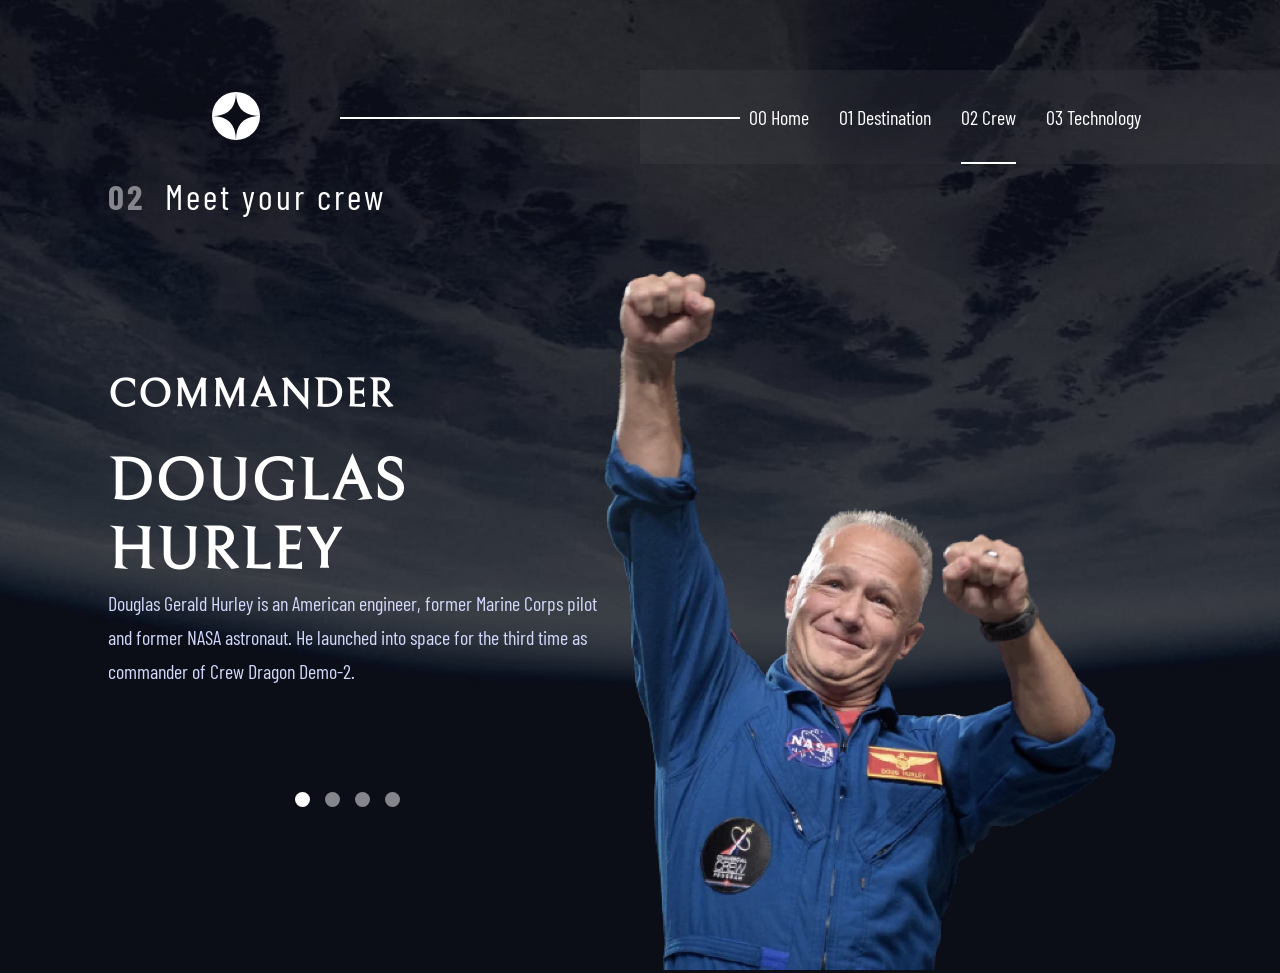
==== crew.html @ db2a55f7 "Add files via upload" ====
<!DOCTYPE html>
<html lang="en">
<head>
  <meta charset="UTF-8">
  <meta name="viewport" content="width=device-width, initial-scale=1.0">
  <link rel="icon" type="image/png" sizes="32x32" href="favicon-32x32.png">
  <!--import css file-->
  <!-- <link rel="stylesheet" href="css/style.css"> -->
  <link rel="stylesheet" href="css/style.css">
  <!--google fonts-->
  <link rel="preconnect" href="https://fonts.googleapis.com">
<link rel="preconnect" href="https://fonts.gstatic.com" crossorigin>
<link href="https://fonts.googleapis.com/css2?family=Barlow+Condensed:wght@400;500;700&family=Bellefair&family=Dancing+Script:wght@400;700&display=swap" rel="stylesheet">
  <title>Frontend Mentor | Space tourism website</title>
</head>
<body>
  <!--start header-->
<header>
<div class="logo">
  <img src="assets/shared/logo.svg" alt="">
</div>
<nav>
  <ul>
    <li >
      <a  href="index.html">00 Home</a>
    </li>
    <li >
      <a href="destination.html">01 Destination</a>
    </li>
    <li class="active">
      <a href="crew.html">02 Crew</a>
    </li>
    <li>
      <a href="technology.html">03 Technology</a>
    </li>
    <button class="close">
      <img src="assets/shared/icon-close.svg" alt="">
    </button>
  </ul>
</nav>
<button class="menu">
  <img src="assets/shared/icon-hamburger.svg" alt="">
</button>
</header>
<!-- End header-->
<!--start landing page-->
<section class="crew">
  <div class="container">
    <div class="left-side">
      <div class="count-box">
        <p class="count"><span>02</span> Meet your crew</p>
      </div>
      <div class="block-content">
        <div class="crew-info">
          <h3>Commander</h3>
          <h2>Douglas Hurley</h2>
          <div class="bio">
            <p>Douglas Gerald Hurley is an American engineer, former Marine Corps pilot 
              and former NASA astronaut. He launched into space for the third time as 
              commander of Crew Dragon Demo-2.</p>
        </div>
        </div>
      </div>
        <ul>
          <li data-id="0" class="active-point"></li>
          <li data-id="1"></li>
          <li data-id="2"></li>
          <li data-id="3"></li>
        </ul>
    </div>
    <div class="right-side">
      <img src="assets/crew/image-douglas-hurley.webp" alt="">
    </div>
</section>
<!--end landing page-->
<script src="js/data.json"></script>
<script src="js/script.js"></script>
</body>
</html>
---- css/style.css ----
*{-webkit-box-sizing:border-box;box-sizing:border-box;margin:0;padding:0}body{font-family:"Barlow Condensed",sans-serif;margin:0;padding:0;overflow-x:hidden;background-color:rgb(16,14,32)}.container{margin:auto}@media (min-width:768px) and (max-width:991px){.container{width:720px}}@media (min-width:992px) and (max-width:1199px){.container{width:960px}}@media (min-width:1200px) and (max-width:1599px){.container{width:1140px}}@media (min-width:1600px){.container{width:1400px}}section{min-height:100vh;width:100vw;background-size:cover;background-position:center}header .menu,header nav ul .close{background:none;border:none}a{text-decoration:none}section{position:absolute;left:0;-webkit-animation:sectionAnimation 0.3s linear forwards;animation:sectionAnimation 0.3s linear forwards}@-webkit-keyframes sectionAnimation{0%{top:30px}to{top:0}}@keyframes sectionAnimation{0%{top:30px}to{top:0}}ul{list-style:none}header{position:absolute;display:-webkit-box;display:-ms-flexbox;display:flex;-webkit-box-align:center;-ms-flex-align:center;align-items:center;-webkit-box-pack:justify;-ms-flex-pack:justify;justify-content:space-between;width:100%;margin-top:70px;z-index:100}@media (max-width:767px){header{margin:0}}header .logo{margin-left:15vw;padding:20px}header nav{background:rgba(255,255,255,0.04);-webkit-backdrop-filter:blur(81.5485px);backdrop-filter:blur(81.5485px);width:50%;padding:35px;-webkit-transition:all 0.3s;transition:all 0.3s}@media (max-width:767px){header nav{position:absolute;top:-250px;width:100%}}header nav:after{content:"";position:absolute;left:-300px;width:400px;top:50%;height:2px;background-color:white}@media (max-width:767px){header nav:after{display:none}}@media (min-width:768px) and (max-width:991px){header nav:after{display:none}}header nav ul{display:-webkit-box;display:-ms-flexbox;display:flex;list-style:none;-webkit-box-align:center;-ms-flex-align:center;align-items:center;-webkit-box-pack:center;-ms-flex-pack:center;justify-content:center;position:relative}@media (max-width:767px){header nav ul{-webkit-box-orient:vertical;-webkit-box-direction:normal;-ms-flex-direction:column;flex-direction:column}}header nav ul li{margin-right:30px;-webkit-transition:all 0.3s;transition:all 0.3s;position:relative;font-size:20px}@media (max-width:767px){header nav ul li{margin-bottom:20px}}header nav ul li:after{content:"";position:absolute;height:2px;width:0;bottom:-35px;left:0;background-color:white;-webkit-transition:all 0.3s;transition:all 0.3s}@media (max-width:767px){header nav ul li:after{bottom:-10px}}header nav ul li:hover:after{width:100%}header nav ul li a{color:white}header nav ul li.active:after{content:"";position:absolute;height:2px;width:100%;bottom:-35px;left:0;background-color:white;-webkit-transition:all 0.3s;transition:all 0.3s}@media (max-width:767px){header nav ul li.active:after{bottom:-10px}}header nav ul .close{position:absolute;top:20px;right:50px;display:none}@media (max-width:767px){header nav ul .close{display:block}}header .menu{padding:20px;display:none;cursor:pointer}@media (max-width:767px){header .menu{display:block}}.home{background-image:url(../assets/home/background-home-desktop.jpg)}@media (min-width:768px) and (max-width:991px){.home{background-image:url(../assets/home/background-home-tablet.jpg)}}@media (max-width:767px){.home{background-image:url(../assets/home/background-home-mobile.jpg)}}.home .container{color:white;margin-top:40vh;display:-webkit-box;display:-ms-flexbox;display:flex;-webkit-box-align:center;-ms-flex-align:center;align-items:center;gap:10%}@media (max-width:767px){.home .container{gap:0;-webkit-box-orient:vertical;-webkit-box-direction:normal;-ms-flex-direction:column;flex-direction:column;text-align:center;margin-top:15vh;padding:100px}}@media (min-width:768px) and (max-width:991px){.home .container{gap:0}}.home .container .text{-ms-flex-preferred-size:50%;flex-basis:50%;margin-bottom:50px}.home .container .text p:first-of-type{font-size:35px;letter-spacing:4px;color:#d2d8f9}@media (max-width:767px){.home .container .text p:first-of-type{font-size:25px}}.home .container .text h1{font-family:"Bellefair",serif;font-size:122px;text-transform:uppercase;margin:0;letter-spacing:10px}@media (max-width:767px){.home .container .text h1{font-size:95px}}.home .container .text p{font-size:23px;letter-spacing:1.5px;line-height:1.8;color:#d2d8f9}.home .container .explore{background:white;color:black;font-size:40px;width:300px;height:300px;border-radius:50%;display:-webkit-box;display:-ms-flexbox;display:flex;-webkit-box-align:center;-ms-flex-align:center;align-items:center;-webkit-box-pack:center;-ms-flex-pack:center;justify-content:center;-webkit-transition:all 0.3s;transition:all 0.3s}.home .container .explore:hover{-webkit-box-shadow:0px 0 10px 20px rgba(231,202,81,0.7019607843),0px 0 20px 20px rgba(231,202,81,0.7019607843),0px 0 30px 20px rgba(231,202,81,0.7019607843),0px 0 40px 20px rgba(231,202,81,0.7019607843),0px 0 50px 20px rgba(231,202,81,0.7019607843);box-shadow:0px 0 10px 20px rgba(231,202,81,0.7019607843),0px 0 20px 20px rgba(231,202,81,0.7019607843),0px 0 30px 20px rgba(231,202,81,0.7019607843),0px 0 40px 20px rgba(231,202,81,0.7019607843),0px 0 50px 20px rgba(231,202,81,0.7019607843)}.destination{background-image:url(../assets/destination/background-destination-desktop.jpg)}@media (min-width:768px) and (max-width:991px){.destination{background-image:url(../assets/destination/background-destination-tablet.jpg)}}@media (max-width:767px){.destination{background-image:url(../assets/destination/background-destination-mobile.jpg)}}.destination .container{color:white;margin-top:30vh;display:-webkit-box;display:-ms-flexbox;display:flex;-webkit-box-align:center;-ms-flex-align:center;align-items:center;gap:10%;-webkit-box-pack:center;-ms-flex-pack:center;justify-content:center}@media (max-width:767px){.destination .container{gap:0;-webkit-box-orient:vertical;-webkit-box-direction:normal;-ms-flex-direction:column;flex-direction:column;text-align:center;margin-top:15vh;padding:100px}}@media (min-width:768px) and (max-width:991px){.destination .container{gap:0;-webkit-box-orient:vertical;-webkit-box-direction:normal;-ms-flex-direction:column;flex-direction:column}}.destination .container .left-side{-ms-flex-preferred-size:50%;flex-basis:50%;text-align:center}.destination .container .left-side p{margin-bottom:40px;font-size:35px;letter-spacing:3px}.destination .container .left-side p span{margin-right:10px;font-weight:700;color:#85868b}.destination .container .left-side .box-img{min-height:450px}@media (max-width:767px){.destination .container .left-side .box-img{min-height:250px}}@media (max-width:767px){.destination .container .left-side .box-img img{max-width:200px}}.destination .container .right-side{-ms-flex-preferred-size:50%;flex-basis:50%;margin-top:30px}.destination .container .right-side ul{padding:20px 20px 20px 0;display:-webkit-box;display:-ms-flexbox;display:flex;-webkit-box-align:center;-ms-flex-align:center;align-items:center;margin-bottom:20px}@media (max-width:767px){.destination .container .right-side ul{-webkit-box-pack:center;-ms-flex-pack:center;justify-content:center}}@media (min-width:768px) and (max-width:991px){.destination .container .right-side ul{-webkit-box-pack:center;-ms-flex-pack:center;justify-content:center}}.destination .container .right-side ul li{margin-right:30px;-webkit-transition:all 0.3s;transition:all 0.3s;position:relative;font-size:25px;cursor:pointer}@media (max-width:767px){.destination .container .right-side ul li{margin-bottom:20px}}.destination .container .right-side ul li:after{content:"";position:absolute;height:2px;width:0;bottom:-15px;left:0;background-color:white;-webkit-transition:all 0.3s;transition:all 0.3s}.destination .container .right-side ul li:hover:after{width:100%}.destination .container .right-side ul li.active-section{position:relative}.destination .container .right-side ul li.active-section:after{content:"";position:absolute;height:2px;width:100%;bottom:-15px;left:0;background-color:white;-webkit-transition:all 0.3s;transition:all 0.3s}.destination .container .right-side .section-body h2{font-size:80px;text-transform:uppercase;letter-spacing:15px;margin-bottom:5px;font-family:"Bellefair",serif}@media (max-width:767px){.destination .container .right-side .section-body h2{text-align:center;font-size:70px}}@media (min-width:768px) and (max-width:991px){.destination .container .right-side .section-body h2{text-align:center}}.destination .container .right-side .section-body .box-des{min-height:120px}.destination .container .right-side .section-body p{font-size:20px;color:#d2d8f9;line-height:1.7}.destination .container .right-side .section-body .info{display:-webkit-box;display:-ms-flexbox;display:flex;-webkit-box-align:center;-ms-flex-align:center;align-items:center;margin-top:40px;color:white;border-top:1px solid white;padding:20px 0}@media (max-width:767px){.destination .container .right-side .section-body .info{-webkit-box-pack:center;-ms-flex-pack:center;justify-content:center;-webkit-box-orient:vertical;-webkit-box-direction:normal;-ms-flex-direction:column;flex-direction:column}}@media (min-width:768px) and (max-width:991px){.destination .container .right-side .section-body .info{-webkit-box-pack:center;-ms-flex-pack:center;justify-content:center}}.destination .container .right-side .section-body .info .distance,.destination .container .right-side .section-body .info .time{margin-right:65px}@media (max-width:767px){.destination .container .right-side .section-body .info .distance,.destination .container .right-side .section-body .info .time{margin:0}}@media (min-width:768px) and (max-width:991px){.destination .container .right-side .section-body .info .distance,.destination .container .right-side .section-body .info .time{margin-right:50px}}.destination .container .right-side .section-body .info .distance p:nth-of-type(2),.destination .container .right-side .section-body .info .time p:nth-of-type(2){color:white;font-family:"Bellefair",serif;font-size:40px}.crew{background-image:url(../assets/crew/background-crew-desktop.jpg)}@media (min-width:768px) and (max-width:991px){.crew{background-image:url(../assets/crew/background-crew-tablet.jpg)}}@media (max-width:767px){.crew{background-image:url(../assets/crew/background-crew-mobile.jpg)}}.crew .container{color:white;margin-top:30vh;display:-webkit-box;display:-ms-flexbox;display:flex;-webkit-box-align:center;-ms-flex-align:center;align-items:center;-webkit-box-pack:center;-ms-flex-pack:center;justify-content:center;position:relative}@media (max-width:767px){.crew .container{gap:0;-webkit-box-orient:vertical;-webkit-box-direction:normal;-ms-flex-direction:column;flex-direction:column;text-align:center;margin-top:15vh;padding:100px}}@media (min-width:768px) and (max-width:991px){.crew .container{gap:0;-webkit-box-orient:vertical;-webkit-box-direction:normal;-ms-flex-direction:column;flex-direction:column}}@media (min-width:1600px){.crew .container{gap:20%}}.crew .container .left-side{-ms-flex-preferred-size:40%;flex-basis:40%;min-height:500px}.crew .container .left-side p.count{font-size:35px;letter-spacing:3px;position:absolute;top:-95px}@media (max-width:767px){.crew .container .left-side p.count{top:-15px}}@media (min-width:768px) and (max-width:991px){.crew .container .left-side p.count{top:-50px}}.crew .container .left-side p.count span{margin-right:10px;font-weight:700;color:#85868b}.crew .container .left-side .crew-info{min-width:495px;min-height:400px}@media (max-width:767px){.crew .container .left-side .crew-info{min-width:360px}}.crew .container .left-side .crew-info h3{font-size:40px;letter-spacing:2px;text-transform:uppercase;font-family:"Bellefair",serif;margin-bottom:30px}@media (max-width:767px){.crew .container .left-side .crew-info h3{font-size:30px}}.crew .container .left-side .crew-info h2{font-size:60px;letter-spacing:2px;text-transform:uppercase;font-family:"Bellefair",serif}@media (max-width:767px){.crew .container .left-side .crew-info h2{font-size:40px}}.crew .container .left-side .crew-info .bio{min-height:170px}.crew .container .left-side .crew-info .bio p{font-size:20px;color:#d2d8f9;line-height:1.7}.crew .container .left-side ul{display:-webkit-box;display:-ms-flexbox;display:flex;-webkit-box-align:center;-ms-flex-align:center;align-items:center;-webkit-box-pack:center;-ms-flex-pack:center;justify-content:center;margin-top:20px}.crew .container .left-side ul li{margin-right:15px;width:15px;height:15px;border-radius:50%;background-color:#85868b;-webkit-transition:all 0.3s;transition:all 0.3s;cursor:pointer}@media (max-width:767px){.crew .container .left-side ul li{width:50px;height:50px}}.crew .container .left-side ul li:active{position:relative;top:2px}.crew .container .left-side ul li:hover{background-color:white}.crew .container .left-side ul li.active-point{background-color:white}.crew .container .right-side{-ms-flex-preferred-size:50%;flex-basis:50%;min-width:500px}@media (max-width:767px){.crew .container .right-side{min-width:360px}}@media (max-width:767px){.crew .container .right-side img{max-width:300px;position:relative;bottom:-83px}}.technology{background-image:url(../assets/technology/background-technology-desktop.jpg)}@media (min-width:768px) and (max-width:991px){.technology{background-image:url(../assets/technology/background-technology-tablet.jpg)}}@media (max-width:767px){.technology{background-image:url(../assets/technology/background-technology-mobile.jpg)}}.technology .container{color:white;margin-top:30vh;display:-webkit-box;display:-ms-flexbox;display:flex;-webkit-box-align:center;-ms-flex-align:center;align-items:center;-webkit-box-pack:center;-ms-flex-pack:center;justify-content:center}@media (max-width:767px){.technology .container{gap:0;-webkit-box-orient:vertical;-webkit-box-direction:normal;-ms-flex-direction:column;flex-direction:column;text-align:center;margin-top:15vh;padding:100px}}@media (min-width:768px) and (max-width:991px){.technology .container{gap:0;-webkit-box-orient:vertical;-webkit-box-direction:normal;-ms-flex-direction:column;flex-direction:column}}@media (min-width:1200px) and (max-width:1599px){.technology .container{gap:20%}}@media (min-width:1600px){.technology .container{gap:20%}}.technology .container .left-side{-ms-flex-preferred-size:40%;flex-basis:40%}.technology .container .left-side p.num{font-size:35px;letter-spacing:3px;position:relative;top:-140px}@media (max-width:767px){.technology .container .left-side p.num{top:-70px}}@media (min-width:768px) and (max-width:991px){.technology .container .left-side p.num{top:-70px}}.technology .container .left-side p.num span{margin-right:10px;font-weight:700;color:#85868b}.technology .container .left-side .content{display:-webkit-box;display:-ms-flexbox;display:flex}@media (max-width:767px){.technology .container .left-side .content{-webkit-box-orient:vertical;-webkit-box-direction:reverse;-ms-flex-direction:column-reverse;flex-direction:column-reverse}}.technology .container .left-side .content .text .text-tech{min-width:445px}@media (max-width:767px){.technology .container .left-side .content .text .text-tech{min-height:400px;min-width:360px}}.technology .container .left-side .content .text .text-tech h2{font-size:70px;letter-spacing:2px;text-transform:uppercase;font-family:"Bellefair",serif;margin:20px}@media (max-width:767px){.technology .container .left-side .content .text .text-tech h2{font-size:55px}}.technology .container .left-side .content .text .text-tech p{font-size:20px;color:#d2d8f9;line-height:1.7}.technology .container .left-side .content ul{padding:20px}@media (max-width:767px){.technology .container .left-side .content ul{display:-webkit-box;display:-ms-flexbox;display:flex;-webkit-box-align:center;-ms-flex-align:center;align-items:center;-webkit-box-pack:justify;-ms-flex-pack:justify;justify-content:space-between;padding:0;margin-top:20px}}.technology .container .left-side .content ul li{width:100px;height:100px;border-radius:50%;background-color:transparent;-webkit-transition:all 0.3s;transition:all 0.3s;color:white;text-align:center;line-height:2;font-size:50px;font-weight:700;margin-bottom:30px;border:1px solid #85868b;cursor:pointer}.technology .container .left-side .content ul li.active{background-color:white;color:black}@media (max-width:767px){.technology .container .left-side .content ul li{margin-right:20px}}.technology .container .left-side .content ul li:hover{background-color:white;color:black}.technology .container .right-side{-ms-flex-preferred-size:40%;flex-basis:40%}@media (max-width:767px){.technology .container .right-side img{max-width:300px;min-height:400px}}
---- css/style.css ----
*{-webkit-box-sizing:border-box;box-sizing:border-box;margin:0;padding:0}body{font-family:"Barlow Condensed",sans-serif;margin:0;padding:0;overflow-x:hidden;background-color:rgb(16,14,32)}.container{margin:auto}@media (min-width:768px) and (max-width:991px){.container{width:720px}}@media (min-width:992px) and (max-width:1199px){.container{width:960px}}@media (min-width:1200px) and (max-width:1599px){.container{width:1140px}}@media (min-width:1600px){.container{width:1400px}}section{min-height:100vh;width:100vw;background-size:cover;background-position:center}header .menu,header nav ul .close{background:none;border:none}a{text-decoration:none}section{position:absolute;left:0;-webkit-animation:sectionAnimation 0.3s linear forwards;animation:sectionAnimation 0.3s linear forwards}@-webkit-keyframes sectionAnimation{0%{top:30px}to{top:0}}@keyframes sectionAnimation{0%{top:30px}to{top:0}}ul{list-style:none}header{position:absolute;display:-webkit-box;display:-ms-flexbox;display:flex;-webkit-box-align:center;-ms-flex-align:center;align-items:center;-webkit-box-pack:justify;-ms-flex-pack:justify;justify-content:space-between;width:100%;margin-top:70px;z-index:100}@media (max-width:767px){header{margin:0}}header .logo{margin-left:15vw;padding:20px}header nav{background:rgba(255,255,255,0.04);-webkit-backdrop-filter:blur(81.5485px);backdrop-filter:blur(81.5485px);width:50%;padding:35px;-webkit-transition:all 0.3s;transition:all 0.3s}@media (max-width:767px){header nav{position:absolute;top:-250px;width:100%}}header nav:after{content:"";position:absolute;left:-300px;width:400px;top:50%;height:2px;background-color:white}@media (max-width:767px){header nav:after{display:none}}@media (min-width:768px) and (max-width:991px){header nav:after{display:none}}header nav ul{display:-webkit-box;display:-ms-flexbox;display:flex;list-style:none;-webkit-box-align:center;-ms-flex-align:center;align-items:center;-webkit-box-pack:center;-ms-flex-pack:center;justify-content:center;position:relative}@media (max-width:767px){header nav ul{-webkit-box-orient:vertical;-webkit-box-direction:normal;-ms-flex-direction:column;flex-direction:column}}header nav ul li{margin-right:30px;-webkit-transition:all 0.3s;transition:all 0.3s;position:relative;font-size:20px}@media (max-width:767px){header nav ul li{margin-bottom:20px}}header nav ul li:after{content:"";position:absolute;height:2px;width:0;bottom:-35px;left:0;background-color:white;-webkit-transition:all 0.3s;transition:all 0.3s}@media (max-width:767px){header nav ul li:after{bottom:-10px}}header nav ul li:hover:after{width:100%}header nav ul li a{color:white}header nav ul li.active:after{content:"";position:absolute;height:2px;width:100%;bottom:-35px;left:0;background-color:white;-webkit-transition:all 0.3s;transition:all 0.3s}@media (max-width:767px){header nav ul li.active:after{bottom:-10px}}header nav ul .close{position:absolute;top:20px;right:50px;display:none}@media (max-width:767px){header nav ul .close{display:block}}header .menu{padding:20px;display:none;cursor:pointer}@media (max-width:767px){header .menu{display:block}}.home{background-image:url(../assets/home/background-home-desktop.jpg)}@media (min-width:768px) and (max-width:991px){.home{background-image:url(../assets/home/background-home-tablet.jpg)}}@media (max-width:767px){.home{background-image:url(../assets/home/background-home-mobile.jpg)}}.home .container{color:white;margin-top:40vh;display:-webkit-box;display:-ms-flexbox;display:flex;-webkit-box-align:center;-ms-flex-align:center;align-items:center;gap:10%}@media (max-width:767px){.home .container{gap:0;-webkit-box-orient:vertical;-webkit-box-direction:normal;-ms-flex-direction:column;flex-direction:column;text-align:center;margin-top:15vh;padding:100px}}@media (min-width:768px) and (max-width:991px){.home .container{gap:0}}.home .container .text{-ms-flex-preferred-size:50%;flex-basis:50%;margin-bottom:50px}.home .container .text p:first-of-type{font-size:35px;letter-spacing:4px;color:#d2d8f9}@media (max-width:767px){.home .container .text p:first-of-type{font-size:25px}}.home .container .text h1{font-family:"Bellefair",serif;font-size:122px;text-transform:uppercase;margin:0;letter-spacing:10px}@media (max-width:767px){.home .container .text h1{font-size:95px}}.home .container .text p{font-size:23px;letter-spacing:1.5px;line-height:1.8;color:#d2d8f9}.home .container .explore{background:white;color:black;font-size:40px;width:300px;height:300px;border-radius:50%;display:-webkit-box;display:-ms-flexbox;display:flex;-webkit-box-align:center;-ms-flex-align:center;align-items:center;-webkit-box-pack:center;-ms-flex-pack:center;justify-content:center;-webkit-transition:all 0.3s;transition:all 0.3s}.home .container .explore:hover{-webkit-box-shadow:0px 0 10px 20px rgba(231,202,81,0.7019607843),0px 0 20px 20px rgba(231,202,81,0.7019607843),0px 0 30px 20px rgba(231,202,81,0.7019607843),0px 0 40px 20px rgba(231,202,81,0.7019607843),0px 0 50px 20px rgba(231,202,81,0.7019607843);box-shadow:0px 0 10px 20px rgba(231,202,81,0.7019607843),0px 0 20px 20px rgba(231,202,81,0.7019607843),0px 0 30px 20px rgba(231,202,81,0.7019607843),0px 0 40px 20px rgba(231,202,81,0.7019607843),0px 0 50px 20px rgba(231,202,81,0.7019607843)}.destination{background-image:url(../assets/destination/background-destination-desktop.jpg)}@media (min-width:768px) and (max-width:991px){.destination{background-image:url(../assets/destination/background-destination-tablet.jpg)}}@media (max-width:767px){.destination{background-image:url(../assets/destination/background-destination-mobile.jpg)}}.destination .container{color:white;margin-top:30vh;display:-webkit-box;display:-ms-flexbox;display:flex;-webkit-box-align:center;-ms-flex-align:center;align-items:center;gap:10%;-webkit-box-pack:center;-ms-flex-pack:center;justify-content:center}@media (max-width:767px){.destination .container{gap:0;-webkit-box-orient:vertical;-webkit-box-direction:normal;-ms-flex-direction:column;flex-direction:column;text-align:center;margin-top:15vh;padding:100px}}@media (min-width:768px) and (max-width:991px){.destination .container{gap:0;-webkit-box-orient:vertical;-webkit-box-direction:normal;-ms-flex-direction:column;flex-direction:column}}.destination .container .left-side{-ms-flex-preferred-size:50%;flex-basis:50%;text-align:center}.destination .container .left-side p{margin-bottom:40px;font-size:35px;letter-spacing:3px}.destination .container .left-side p span{margin-right:10px;font-weight:700;color:#85868b}.destination .container .left-side .box-img{min-height:450px}@media (max-width:767px){.destination .container .left-side .box-img{min-height:250px}}@media (max-width:767px){.destination .container .left-side .box-img img{max-width:200px}}.destination .container .right-side{-ms-flex-preferred-size:50%;flex-basis:50%;margin-top:30px}.destination .container .right-side ul{padding:20px 20px 20px 0;display:-webkit-box;display:-ms-flexbox;display:flex;-webkit-box-align:center;-ms-flex-align:center;align-items:center;margin-bottom:20px}@media (max-width:767px){.destination .container .right-side ul{-webkit-box-pack:center;-ms-flex-pack:center;justify-content:center}}@media (min-width:768px) and (max-width:991px){.destination .container .right-side ul{-webkit-box-pack:center;-ms-flex-pack:center;justify-content:center}}.destination .container .right-side ul li{margin-right:30px;-webkit-transition:all 0.3s;transition:all 0.3s;position:relative;font-size:25px;cursor:pointer}@media (max-width:767px){.destination .container .right-side ul li{margin-bottom:20px}}.destination .container .right-side ul li:after{content:"";position:absolute;height:2px;width:0;bottom:-15px;left:0;background-color:white;-webkit-transition:all 0.3s;transition:all 0.3s}.destination .container .right-side ul li:hover:after{width:100%}.destination .container .right-side ul li.active-section{position:relative}.destination .container .right-side ul li.active-section:after{content:"";position:absolute;height:2px;width:100%;bottom:-15px;left:0;background-color:white;-webkit-transition:all 0.3s;transition:all 0.3s}.destination .container .right-side .section-body h2{font-size:80px;text-transform:uppercase;letter-spacing:15px;margin-bottom:5px;font-family:"Bellefair",serif}@media (max-width:767px){.destination .container .right-side .section-body h2{text-align:center;font-size:70px}}@media (min-width:768px) and (max-width:991px){.destination .container .right-side .section-body h2{text-align:center}}.destination .container .right-side .section-body .box-des{min-height:120px}.destination .container .right-side .section-body p{font-size:20px;color:#d2d8f9;line-height:1.7}.destination .container .right-side .section-body .info{display:-webkit-box;display:-ms-flexbox;display:flex;-webkit-box-align:center;-ms-flex-align:center;align-items:center;margin-top:40px;color:white;border-top:1px solid white;padding:20px 0}@media (max-width:767px){.destination .container .right-side .section-body .info{-webkit-box-pack:center;-ms-flex-pack:center;justify-content:center;-webkit-box-orient:vertical;-webkit-box-direction:normal;-ms-flex-direction:column;flex-direction:column}}@media (min-width:768px) and (max-width:991px){.destination .container .right-side .section-body .info{-webkit-box-pack:center;-ms-flex-pack:center;justify-content:center}}.destination .container .right-side .section-body .info .distance,.destination .container .right-side .section-body .info .time{margin-right:65px}@media (max-width:767px){.destination .container .right-side .section-body .info .distance,.destination .container .right-side .section-body .info .time{margin:0}}@media (min-width:768px) and (max-width:991px){.destination .container .right-side .section-body .info .distance,.destination .container .right-side .section-body .info .time{margin-right:50px}}.destination .container .right-side .section-body .info .distance p:nth-of-type(2),.destination .container .right-side .section-body .info .time p:nth-of-type(2){color:white;font-family:"Bellefair",serif;font-size:40px}.crew{background-image:url(../assets/crew/background-crew-desktop.jpg)}@media (min-width:768px) and (max-width:991px){.crew{background-image:url(../assets/crew/background-crew-tablet.jpg)}}@media (max-width:767px){.crew{background-image:url(../assets/crew/background-crew-mobile.jpg)}}.crew .container{color:white;margin-top:30vh;display:-webkit-box;display:-ms-flexbox;display:flex;-webkit-box-align:center;-ms-flex-align:center;align-items:center;-webkit-box-pack:center;-ms-flex-pack:center;justify-content:center;position:relative}@media (max-width:767px){.crew .container{gap:0;-webkit-box-orient:vertical;-webkit-box-direction:normal;-ms-flex-direction:column;flex-direction:column;text-align:center;margin-top:15vh;padding:100px}}@media (min-width:768px) and (max-width:991px){.crew .container{gap:0;-webkit-box-orient:vertical;-webkit-box-direction:normal;-ms-flex-direction:column;flex-direction:column}}@media (min-width:1600px){.crew .container{gap:20%}}.crew .container .left-side{-ms-flex-preferred-size:40%;flex-basis:40%;min-height:500px}.crew .container .left-side p.count{font-size:35px;letter-spacing:3px;position:absolute;top:-95px}@media (max-width:767px){.crew .container .left-side p.count{top:-15px}}@media (min-width:768px) and (max-width:991px){.crew .container .left-side p.count{top:-50px}}.crew .container .left-side p.count span{margin-right:10px;font-weight:700;color:#85868b}.crew .container .left-side .crew-info{min-width:495px;min-height:400px}@media (max-width:767px){.crew .container .left-side .crew-info{min-width:360px}}.crew .container .left-side .crew-info h3{font-size:40px;letter-spacing:2px;text-transform:uppercase;font-family:"Bellefair",serif;margin-bottom:30px}@media (max-width:767px){.crew .container .left-side .crew-info h3{font-size:30px}}.crew .container .left-side .crew-info h2{font-size:60px;letter-spacing:2px;text-transform:uppercase;font-family:"Bellefair",serif}@media (max-width:767px){.crew .container .left-side .crew-info h2{font-size:40px}}.crew .container .left-side .crew-info .bio{min-height:170px}.crew .container .left-side .crew-info .bio p{font-size:20px;color:#d2d8f9;line-height:1.7}.crew .container .left-side ul{display:-webkit-box;display:-ms-flexbox;display:flex;-webkit-box-align:center;-ms-flex-align:center;align-items:center;-webkit-box-pack:center;-ms-flex-pack:center;justify-content:center;margin-top:20px}.crew .container .left-side ul li{margin-right:15px;width:15px;height:15px;border-radius:50%;background-color:#85868b;-webkit-transition:all 0.3s;transition:all 0.3s;cursor:pointer}@media (max-width:767px){.crew .container .left-side ul li{width:50px;height:50px}}.crew .container .left-side ul li:active{position:relative;top:2px}.crew .container .left-side ul li:hover{background-color:white}.crew .container .left-side ul li.active-point{background-color:white}.crew .container .right-side{-ms-flex-preferred-size:50%;flex-basis:50%;min-width:500px}@media (max-width:767px){.crew .container .right-side{min-width:360px}}@media (max-width:767px){.crew .container .right-side img{max-width:300px;position:relative;bottom:-83px}}.technology{background-image:url(../assets/technology/background-technology-desktop.jpg)}@media (min-width:768px) and (max-width:991px){.technology{background-image:url(../assets/technology/background-technology-tablet.jpg)}}@media (max-width:767px){.technology{background-image:url(../assets/technology/background-technology-mobile.jpg)}}.technology .container{color:white;margin-top:30vh;display:-webkit-box;display:-ms-flexbox;display:flex;-webkit-box-align:center;-ms-flex-align:center;align-items:center;-webkit-box-pack:center;-ms-flex-pack:center;justify-content:center}@media (max-width:767px){.technology .container{gap:0;-webkit-box-orient:vertical;-webkit-box-direction:normal;-ms-flex-direction:column;flex-direction:column;text-align:center;margin-top:15vh;padding:100px}}@media (min-width:768px) and (max-width:991px){.technology .container{gap:0;-webkit-box-orient:vertical;-webkit-box-direction:normal;-ms-flex-direction:column;flex-direction:column}}@media (min-width:1200px) and (max-width:1599px){.technology .container{gap:20%}}@media (min-width:1600px){.technology .container{gap:20%}}.technology .container .left-side{-ms-flex-preferred-size:40%;flex-basis:40%}.technology .container .left-side p.num{font-size:35px;letter-spacing:3px;position:relative;top:-140px}@media (max-width:767px){.technology .container .left-side p.num{top:-70px}}@media (min-width:768px) and (max-width:991px){.technology .container .left-side p.num{top:-70px}}.technology .container .left-side p.num span{margin-right:10px;font-weight:700;color:#85868b}.technology .container .left-side .content{display:-webkit-box;display:-ms-flexbox;display:flex}@media (max-width:767px){.technology .container .left-side .content{-webkit-box-orient:vertical;-webkit-box-direction:reverse;-ms-flex-direction:column-reverse;flex-direction:column-reverse}}.technology .container .left-side .content .text .text-tech{min-width:445px}@media (max-width:767px){.technology .container .left-side .content .text .text-tech{min-height:400px;min-width:360px}}.technology .container .left-side .content .text .text-tech h2{font-size:70px;letter-spacing:2px;text-transform:uppercase;font-family:"Bellefair",serif;margin:20px}@media (max-width:767px){.technology .container .left-side .content .text .text-tech h2{font-size:55px}}.technology .container .left-side .content .text .text-tech p{font-size:20px;color:#d2d8f9;line-height:1.7}.technology .container .left-side .content ul{padding:20px}@media (max-width:767px){.technology .container .left-side .content ul{display:-webkit-box;display:-ms-flexbox;display:flex;-webkit-box-align:center;-ms-flex-align:center;align-items:center;-webkit-box-pack:justify;-ms-flex-pack:justify;justify-content:space-between;padding:0;margin-top:20px}}.technology .container .left-side .content ul li{width:100px;height:100px;border-radius:50%;background-color:transparent;-webkit-transition:all 0.3s;transition:all 0.3s;color:white;text-align:center;line-height:2;font-size:50px;font-weight:700;margin-bottom:30px;border:1px solid #85868b;cursor:pointer}.technology .container .left-side .content ul li.active{background-color:white;color:black}@media (max-width:767px){.technology .container .left-side .content ul li{margin-right:20px}}.technology .container .left-side .content ul li:hover{background-color:white;color:black}.technology .container .right-side{-ms-flex-preferred-size:40%;flex-basis:40%}@media (max-width:767px){.technology .container .right-side img{max-width:300px;min-height:400px}}
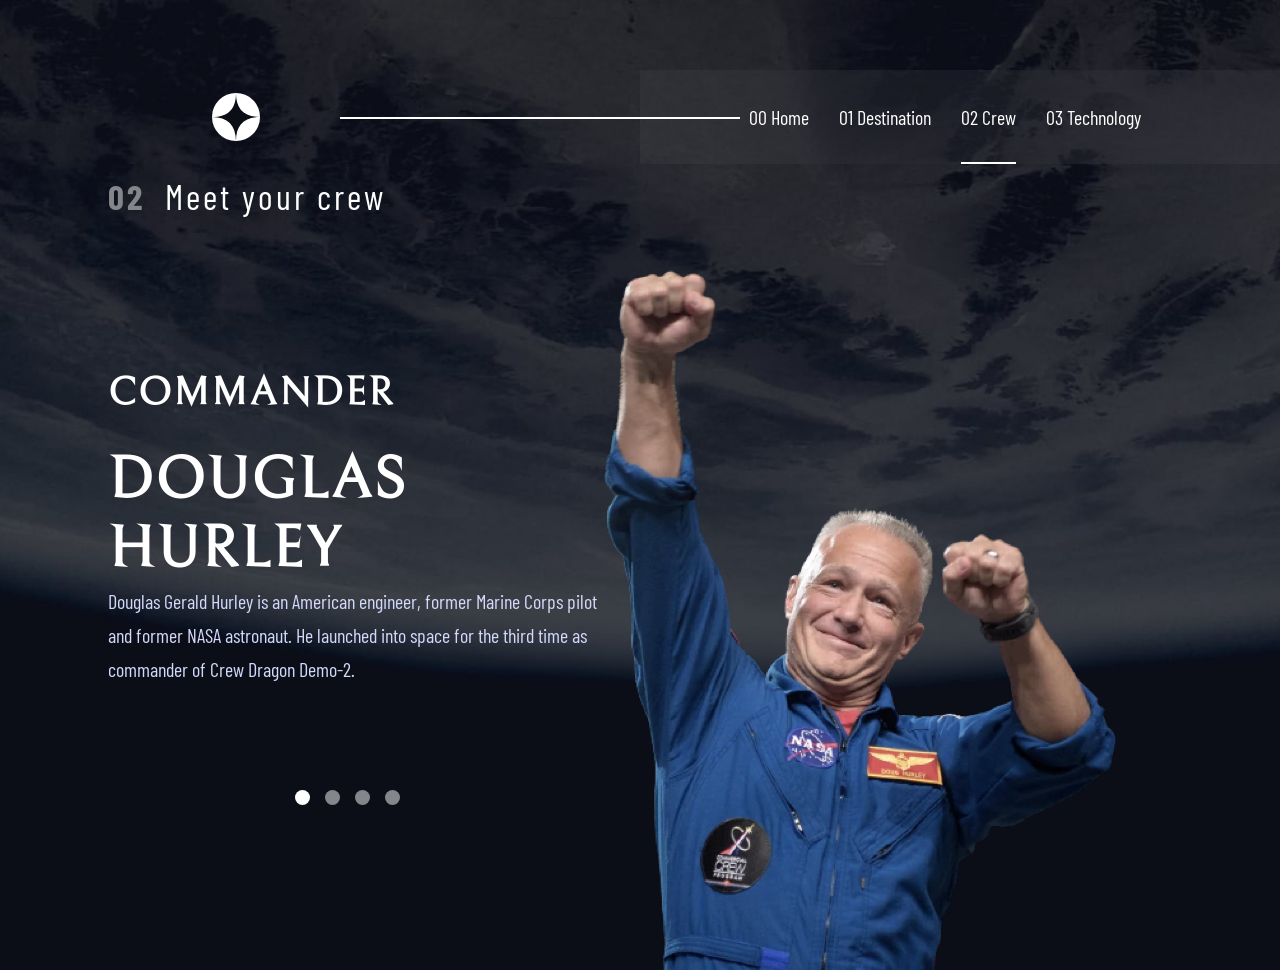
==== commit 3d9f80ef: "crew.html" ====
--- a/crew.html
+++ b/crew.html
@@ -1,4 +1,3 @@
-<!DOCTYPE html>
 <html lang="en">
 <head>
   <meta charset="UTF-8">
@@ -76,4 +75,4 @@
 <script src="js/data.json"></script>
 <script src="js/script.js"></script>
 </body>
-</html>+</html>
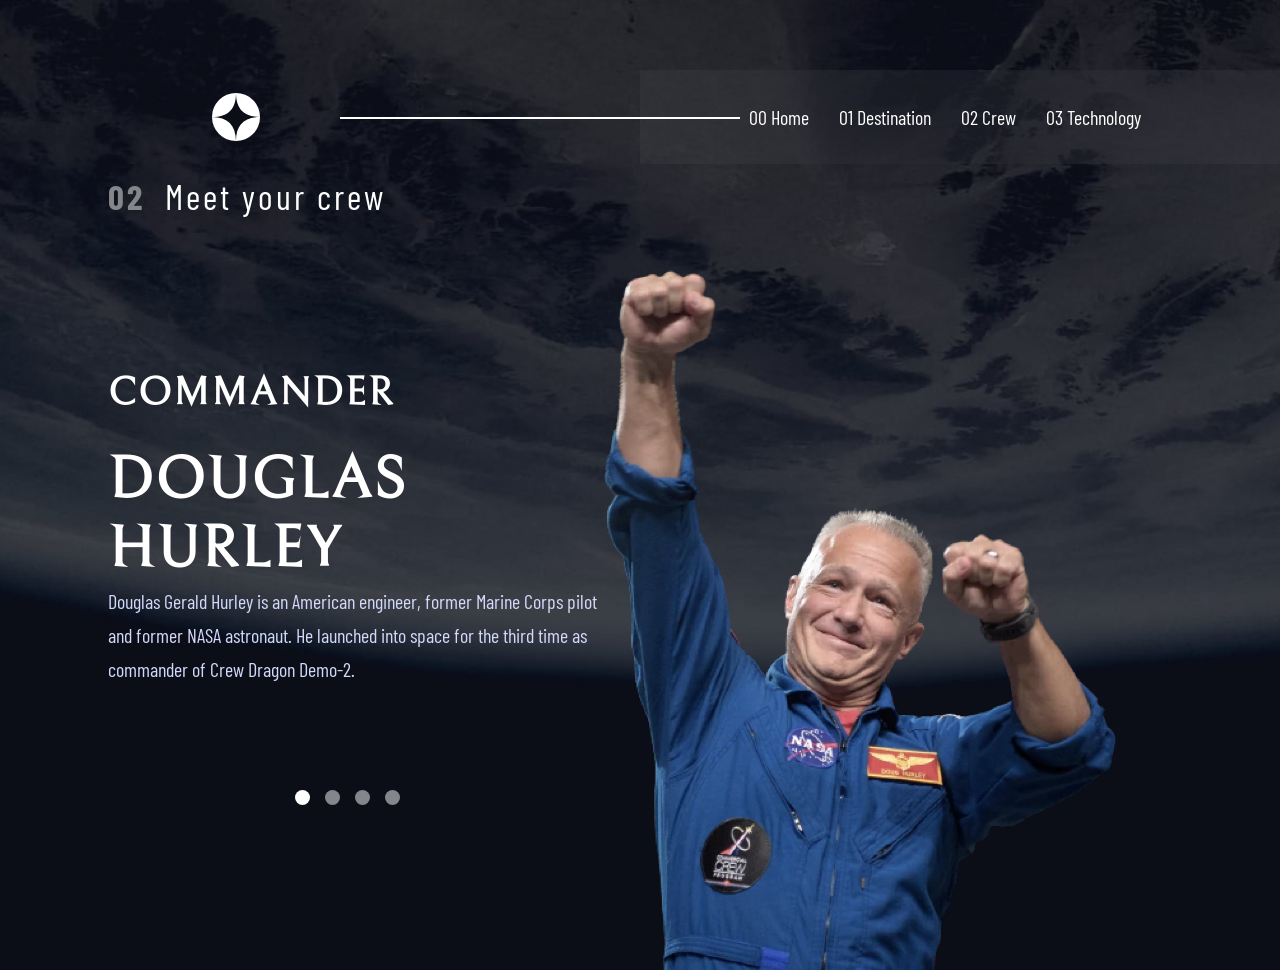
==== commit 32999c0c: "crew.html" ====
--- a/crew.html
+++ b/crew.html
@@ -26,7 +26,7 @@
     <li >
       <a href="destination.html">01 Destination</a>
     </li>
-    <li class="active">
+    <li>
       <a href="crew.html">02 Crew</a>
     </li>
     <li>
